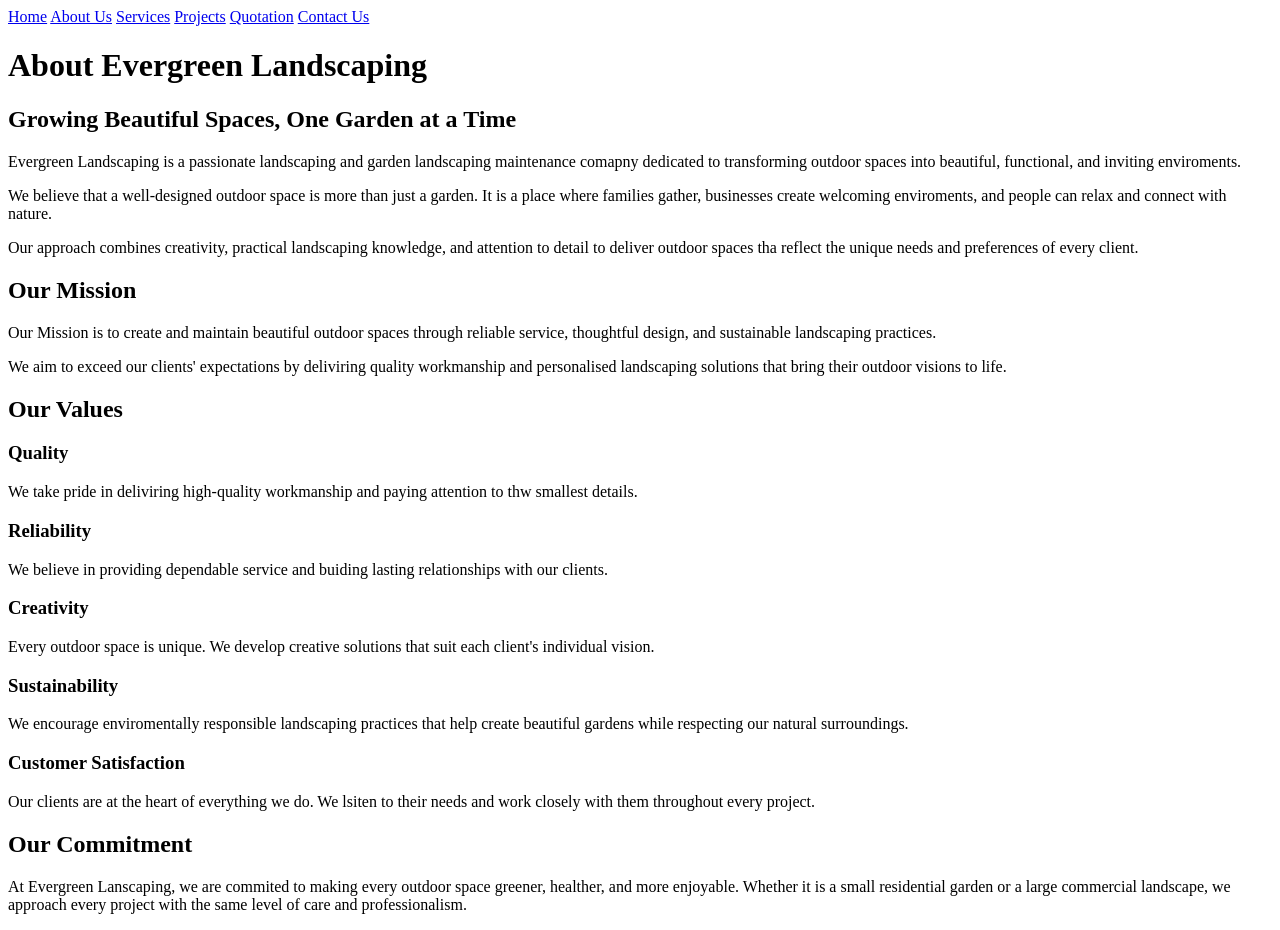
==== about.html @ aa459285 "int" ====
<!DOCTYPE html>
<html lang="en">

<head>
    <meta charset="UTF-8">
    <meta name="viewport" content="width=device-width, initial-scale=1.0">
    <title>About Us Page</title>
</head>

<body>
     <nav> <a href="index.html">Home</a></li>
        <a href="about.html">About Us</a></li>
        <a href="services.html">Services</a></li>
        <a href="projects.html">Projects</a></li>
        <a href="quote.html">Quotation</a></li>
        <a href="contact.html">Contact Us</a></li>
    </nav>
      

    <h1>About Evergreen Landscaping</h1>

    <h2>Growing Beautiful Spaces, One Garden at a Time</h2>

    <p>Evergreen Landscaping is a passionate landscaping and garden landscaping maintenance comapny
        dedicated to transforming outdoor spaces into beautiful, functional, and
        inviting enviroments.
    </p>

    <p>We believe that a well-designed outdoor space is more than just a garden.
        It is a place where families gather, businesses create welcoming enviroments, and people can relax
        and connect with nature.
    </p>

    <p>Our approach combines creativity, practical landscaping knowledge, and attention to detail
        to deliver outdoor spaces tha reflect the unique needs and preferences of every client.
    </p>

    <h2>Our Mission</h2>

    <p>Our Mission is to create and maintain beautiful outdoor spaces through reliable service,
        thoughtful design, and sustainable landscaping practices.
    </p>
    <p>We aim to exceed our clients' expectations by deliviring quality workmanship
        and personalised landscaping solutions that bring their outdoor visions to life.
    </p>

    <h2>Our Values</h2>

    <h3>Quality</h3>

    <p>We take pride in deliviring high-quality workmanship and paying attention
        to thw smallest details.
    </p>

    <h3>Reliability</h3>

    <p>We believe in providing dependable service and buiding lasting relationships with our
        clients.
    </p>

    <h3>Creativity</h3>

    <p>Every outdoor space is unique. We develop creative solutions that
        suit each client's individual vision.
    </p>

    <h3>Sustainability</h3>

    <p>We encourage enviromentally responsible landscaping practices that help
        create beautiful gardens while respecting our natural surroundings.
    </p>

    <h3>Customer Satisfaction</h3>

    <p>Our clients are at the heart of everything we do. We lsiten to their needs
        and work closely with them throughout every project.
    </p>

    <h2>Our Commitment</h2>
    
    <p>At Evergreen Lanscaping, we are commited to making every outdoor space greener,
        healther, and more enjoyable. Whether it is a small residential garden or
        a large commercial landscape, we approach every project with the same level
        of care and professionalism.
    </p>

</body>

</html>
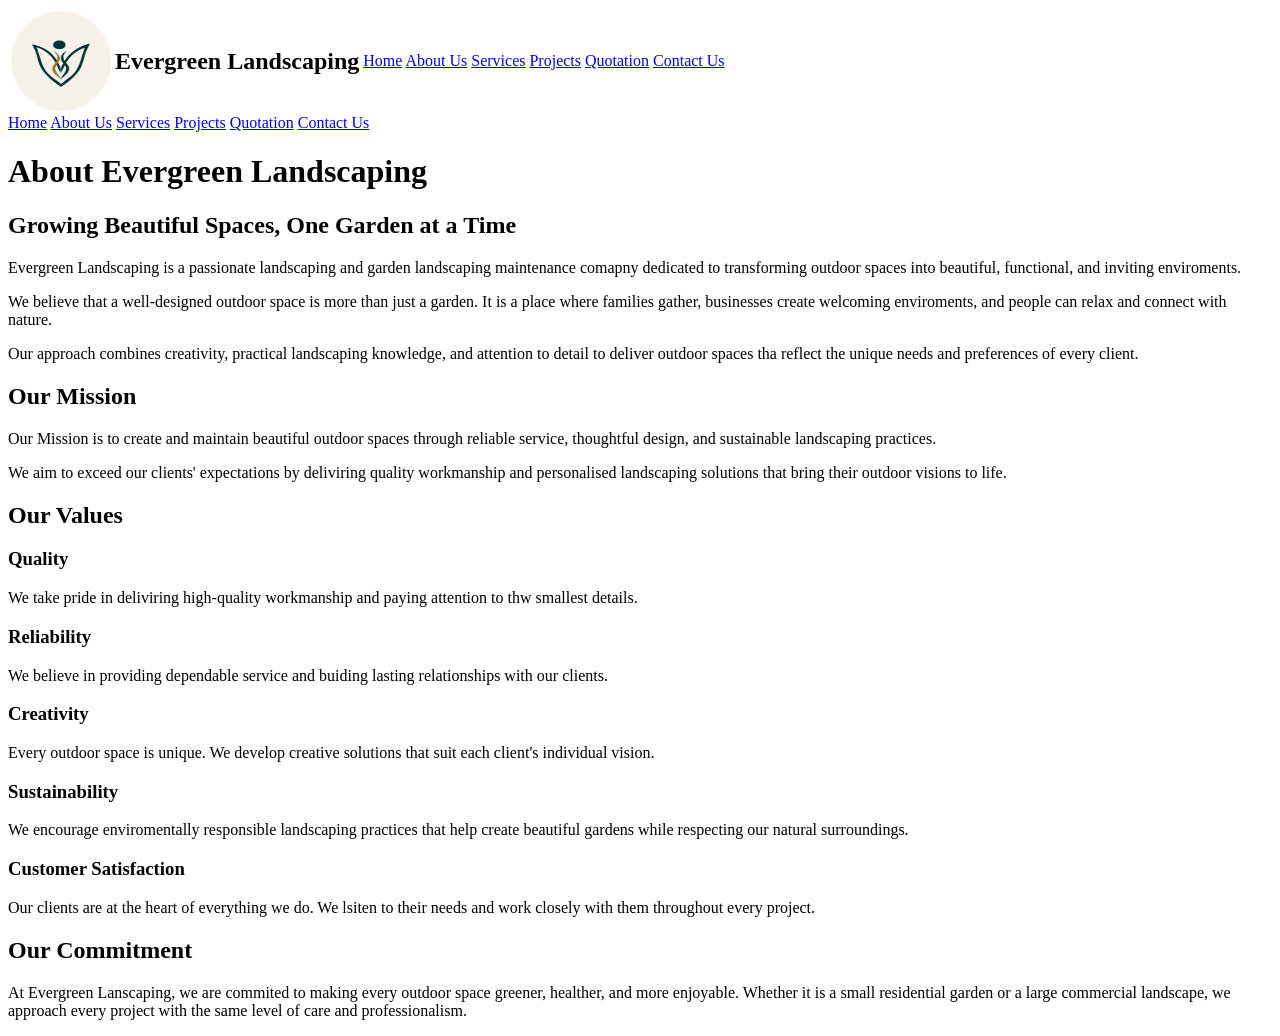
==== commit 4da95399: "styling" ====
--- a/about.html
+++ b/about.html
@@ -6,6 +6,32 @@
     <meta name="viewport" content="width=device-width, initial-scale=1.0">
     <title>About Us Page</title>
 </head>
+
+<header>
+    <div id="navigation">
+        <table>
+            <tr>
+                <td>
+                    <img src="_images/logo2.png" style="vertical-align: middle; width: 100px; 
+                height: 100px; border-radius: 80%;">
+                </td>
+                <td>
+                    <h1 style="font-size: x-large;">Evergreen Landscaping</h1>
+                </td>
+                <td>
+                    <nav style="font-size: medium;">
+                        <a href="index.html">Home</a></li>
+                        <a href="about.html">About Us</a></li>
+                        <a href="services.html">Services</a></li>
+                        <a href="projects.html">Projects</a></li>
+                        <a href="quote.html">Quotation</a></li>
+                        <a href="contact.html">Contact Us</a></li>
+                    </nav>
+                </td>
+            </tr>
+        </table>
+    </div>
+</header>
 
 <body>
      <nav> <a href="index.html">Home</a></li>
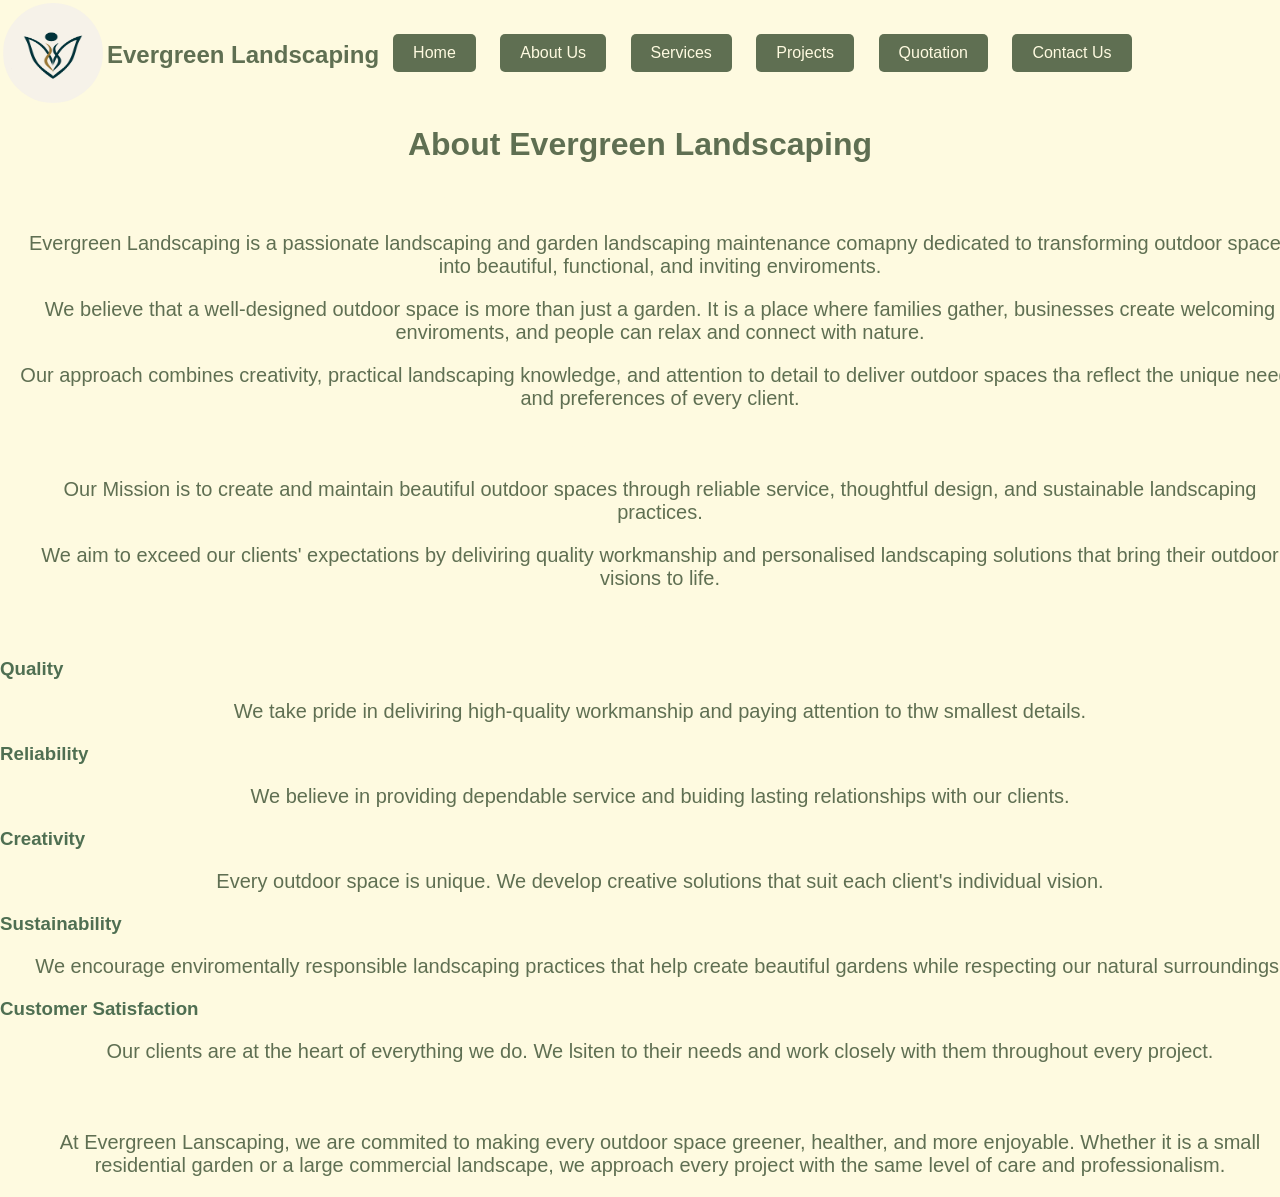
==== commit c2a2eb2d: "css update" ====
--- a/about.html
+++ b/about.html
@@ -5,6 +5,7 @@
     <meta charset="UTF-8">
     <meta name="viewport" content="width=device-width, initial-scale=1.0">
     <title>About Us Page</title>
+    <link rel="stylesheet" href="css_assets/styles.css">
 </head>
 
 <header>
@@ -34,13 +35,7 @@
 </header>
 
 <body>
-     <nav> <a href="index.html">Home</a></li>
-        <a href="about.html">About Us</a></li>
-        <a href="services.html">Services</a></li>
-        <a href="projects.html">Projects</a></li>
-        <a href="quote.html">Quotation</a></li>
-        <a href="contact.html">Contact Us</a></li>
-    </nav>
+ 
       
 
     <h1>About Evergreen Landscaping</h1>
--- a/css_assets/styles.css
+++ b/css_assets/styles.css
@@ -0,0 +1,228 @@
+body{
+  background-color: #FF8F00;  
+}
+    
+h1{
+    color: #C62828;
+    text-align: center;
+    font-family: 'Arial', cursive;
+}
+
+h2{
+    color: #F5F5DC;
+    text-align: center;
+    font-family: 'Arial', cursive;
+}
+
+
+p{
+    text-align: center;
+    font-size: 20px;
+    font-family: 'Arial', cursive;
+}
+
+nav{
+    margin: 0;
+    padding: 0;
+    
+}
+
+:root{
+    --dark-green: #5F6F52;
+    --light-green: #FEFAE0;
+    --dark-red: #4F6F52;
+    --light-red: #4F6F52;
+    --dark-blue: #618264;
+    --light-blue: #445D48;
+
+}
+
+body{
+    font-family: 'Arial', cursive;
+    background-color: var(--light-green);
+    color: var(--dark-green);
+    margin: 0;
+    padding: 0;
+}
+
+h1{
+    font-family: 'lora', sans-serif;
+    color: var(--dark-green);
+    margin-top: 20px;
+}
+
+h2{
+    font-family: 'lora', sans-serif;
+    color: var(--light-green);
+    margin-top: 20px;
+}
+
+h3{
+    font-family: 'lora', sans-serif;
+    color: var(--dark-red);
+    margin-top: 20px;
+}
+
+h4{
+    font-family: 'lora', sans-serif;
+    color: var(--light-blue);
+    margin-top: 20px;
+}
+
+P{
+    margin: 20px;
+    width: 100%;
+    margin-bottom: 20px;
+
+    header{
+        background-color: var(--dark-green);
+        color: var(--light-green);
+        padding: 10px;
+        text-align: center;
+    }
+}
+
+.brand {
+    display: flex;
+    align-items: center;
+}
+
+.brand img {
+    width: 50px;
+    height: 50px;
+    margin-right: 10px;
+}
+
+.brand h1 {
+    color: var(--dark-green);
+    font-size: 24px;
+    margin: 0;
+}
+
+.brand img {
+    width: 50px;
+    height: 50px;
+    margin-right: 10px;
+    border: 2px solid var(--dark-green);
+}
+
+nav {
+    text-align: center;
+}
+
+nav a {
+    display: inline-block;
+    margin: 0 10px;
+    padding: 10px 20px;
+    background-color: var(--dark-green);
+    color: var(--light-green);
+    text-decoration: none;
+    border-radius: 5px;
+}
+
+nav a:hover {
+    background-color: var(--light-green);
+    color: var(--dark-green);
+}
+
+nav a:hover {
+    background-color: var(--light-green);
+    color: var(--dark-green);
+}
+
+ul {
+    background-color: var(--white);
+    padding: 25px 24px;
+    border-left : 5px solid var(--dark-green);
+    border: radius 8px;
+    box-shadow: 0 4px 12px rgba(0, 0, 0, 0.1);
+}
+li{
+    margin-bottom: 10px 0;
+}
+
+#gallery {
+    position: static;
+    padding: 20px;
+    margin: 0 auto;
+    text-align: center;
+
+}
+
+#gallery table {
+    margin: 0 auto;
+    border-spacing: 20px;
+}
+
+
+
+#gallery img {
+    width: 200px;
+    height: 200px;
+    margin: 10px;
+    border-radius: 8px;
+    box-shadow: 0 4px 12px rgba(0, 0, 0, 0.1);
+    transition: transform 0.3s ease;
+}
+
+#gallery img:hover {
+    transform: scale(1.1);
+    box-shadow: 0 8px 16px rgba(0, 0, 0, 0.2);
+}
+
+form {
+    background-color: var(--light-green);
+    padding: 20px;
+    border-radius: 8px;
+    box-shadow: 0 4px 12px rgba(0, 0, 0, 0.1);
+    max-width: 400px;
+}
+
+form h3{
+    margin-top: 0;
+}
+
+label {
+    display: block;
+    margin-top: 10px;
+    margin-bottom: 10px;
+    font-weight: 600;
+    color: var(--dark-green);
+}
+
+input,
+textarea {
+    width: 100%;
+    padding: 10px;
+    border: 1px solid var(--dark-green);
+    border-radius: 4px;
+    box-sizing: border-box;
+}
+
+textarea {
+    resize: vertical;
+}
+
+input:focus,
+textarea:focus {
+    outline: none;
+    border-color: var(--light-green);
+    box-shadow: 0 0 5px var(--light-green);
+}
+
+button{
+    input[type="submit"] {
+    background-color: var(--dark-green);
+    color: var(--light-green);
+    border: none;
+    cursor: pointer;
+    margin-top: 10px;
+    font-family: 'Arial', cursive;
+    transition: background-color 0.3s ease;
+    }
+}
+
+input[type="submit"]:hover {
+    background-color: var(--light-green);
+    color: var(--dark-green);
+}
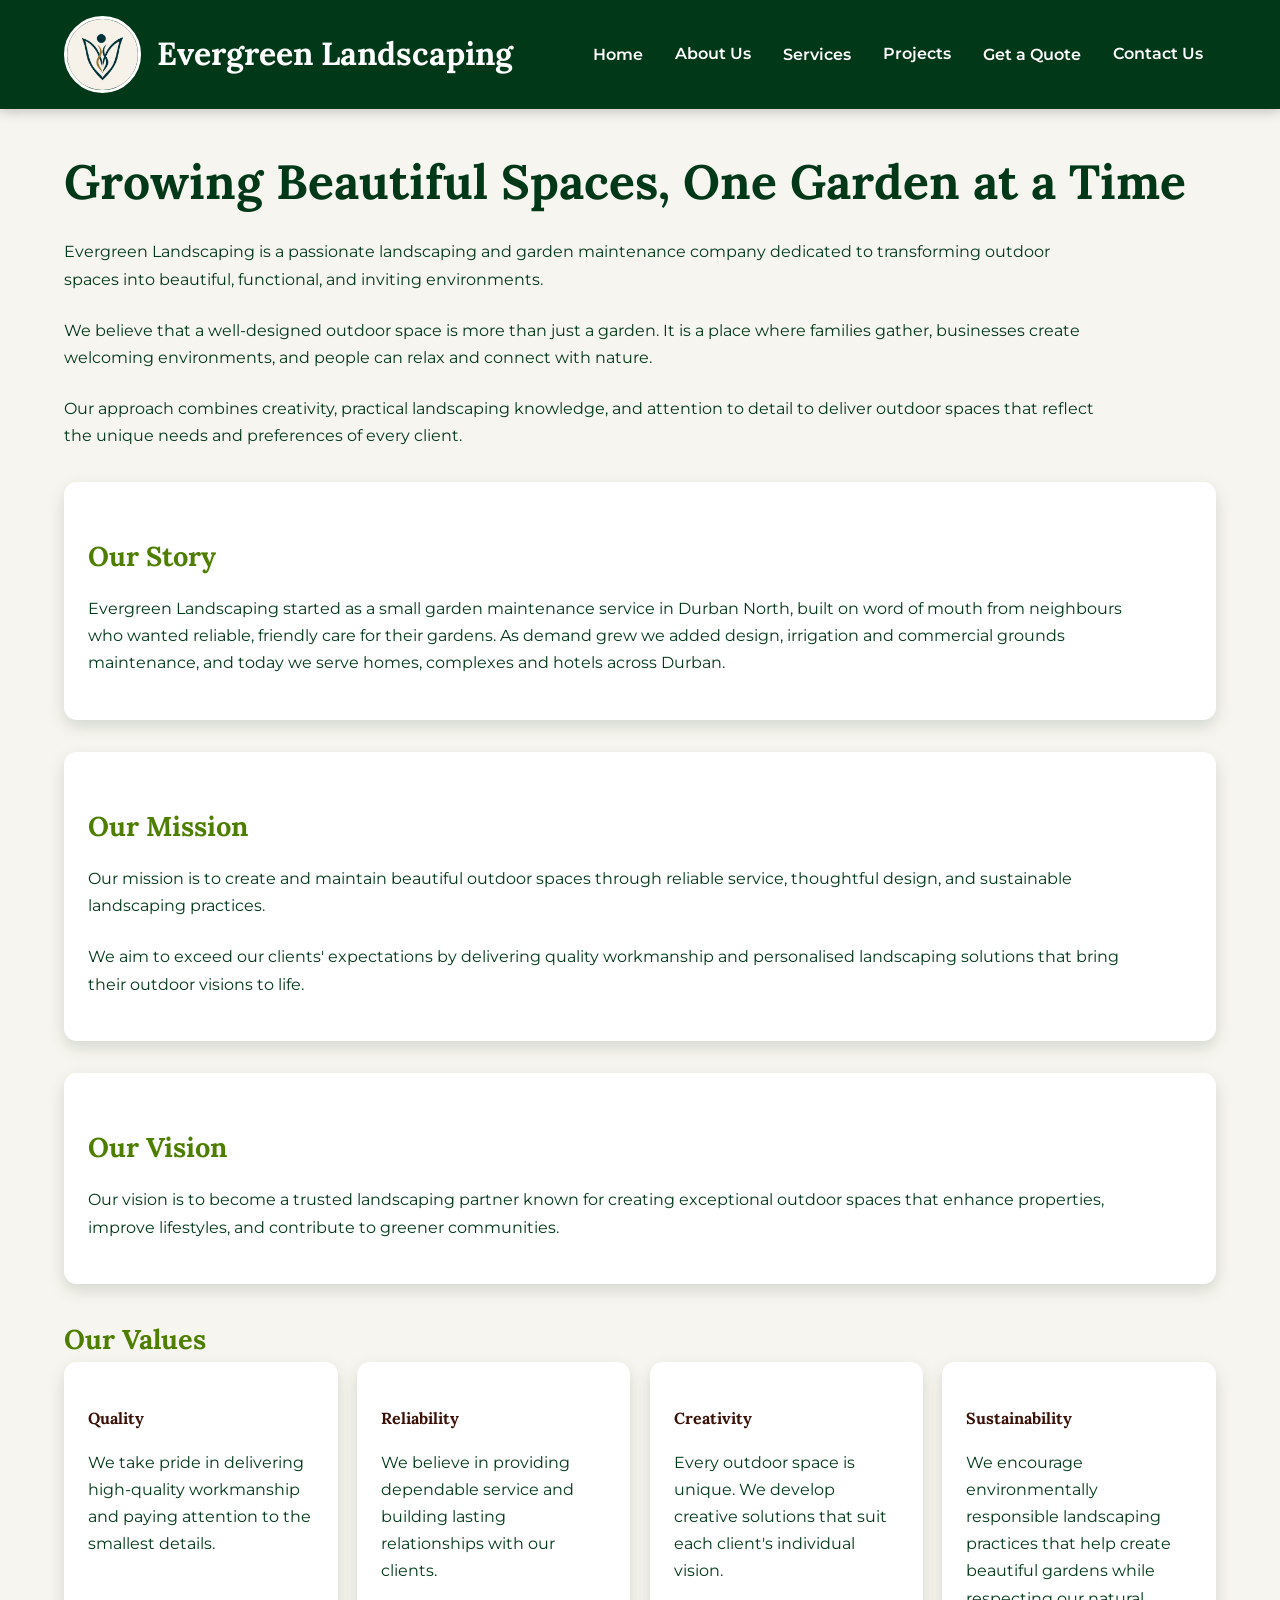
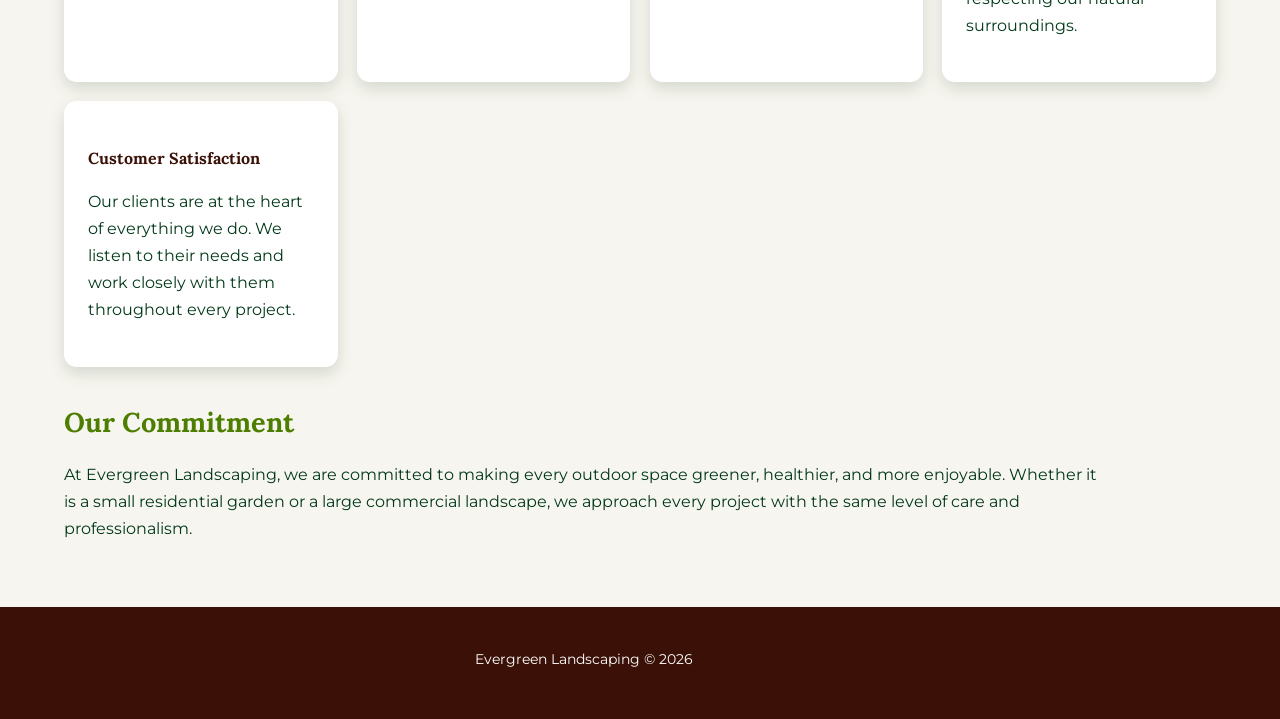
==== commit 3cfe822d: "int web upload" ====
--- a/about.html
+++ b/about.html
@@ -4,106 +4,197 @@
 <head>
     <meta charset="UTF-8">
     <meta name="viewport" content="width=device-width, initial-scale=1.0">
-    <title>About Us Page</title>
+
+    <title>About Us | Evergreen Landscaping Durban</title>
+
     <link rel="stylesheet" href="css_assets/styles.css">
+    <meta name="description"
+        content="Learn about Evergreen Landscaping: our story, mission, vision, values and the Durban team behind every garden we create.">
+    <meta name="keywords"
+        content="about Evergreen Landscaping, landscaping company Durban, landscaping team, mission and values">
+    <meta name="author" content="Evergreen Landscaping">
+    <link rel="icon" href="_images/logo2.png">
+    <script src="js_assets/scripts.js" defer></script>
+
 </head>
 
-<header>
-    <div id="navigation">
-        <table>
-            <tr>
-                <td>
-                    <img src="_images/logo2.png" style="vertical-align: middle; width: 100px; 
-                height: 100px; border-radius: 80%;">
-                </td>
-                <td>
-                    <h1 style="font-size: x-large;">Evergreen Landscaping</h1>
-                </td>
-                <td>
-                    <nav style="font-size: medium;">
-                        <a href="index.html">Home</a></li>
-                        <a href="about.html">About Us</a></li>
-                        <a href="services.html">Services</a></li>
-                        <a href="projects.html">Projects</a></li>
-                        <a href="quote.html">Quotation</a></li>
-                        <a href="contact.html">Contact Us</a></li>
-                    </nav>
-                </td>
-            </tr>
-        </table>
-    </div>
-</header>
-
 <body>
- 
-      
-
-    <h1>About Evergreen Landscaping</h1>
-
-    <h2>Growing Beautiful Spaces, One Garden at a Time</h2>
-
-    <p>Evergreen Landscaping is a passionate landscaping and garden landscaping maintenance comapny
-        dedicated to transforming outdoor spaces into beautiful, functional, and
-        inviting enviroments.
-    </p>
-
-    <p>We believe that a well-designed outdoor space is more than just a garden.
-        It is a place where families gather, businesses create welcoming enviroments, and people can relax
-        and connect with nature.
-    </p>
-
-    <p>Our approach combines creativity, practical landscaping knowledge, and attention to detail
-        to deliver outdoor spaces tha reflect the unique needs and preferences of every client.
-    </p>
-
-    <h2>Our Mission</h2>
-
-    <p>Our Mission is to create and maintain beautiful outdoor spaces through reliable service,
-        thoughtful design, and sustainable landscaping practices.
-    </p>
-    <p>We aim to exceed our clients' expectations by deliviring quality workmanship
-        and personalised landscaping solutions that bring their outdoor visions to life.
-    </p>
-
-    <h2>Our Values</h2>
-
-    <h3>Quality</h3>
-
-    <p>We take pride in deliviring high-quality workmanship and paying attention
-        to thw smallest details.
-    </p>
-
-    <h3>Reliability</h3>
-
-    <p>We believe in providing dependable service and buiding lasting relationships with our
-        clients.
-    </p>
-
-    <h3>Creativity</h3>
-
-    <p>Every outdoor space is unique. We develop creative solutions that
-        suit each client's individual vision.
-    </p>
-
-    <h3>Sustainability</h3>
-
-    <p>We encourage enviromentally responsible landscaping practices that help
-        create beautiful gardens while respecting our natural surroundings.
-    </p>
-
-    <h3>Customer Satisfaction</h3>
-
-    <p>Our clients are at the heart of everything we do. We lsiten to their needs
-        and work closely with them throughout every project.
-    </p>
-
-    <h2>Our Commitment</h2>
-    
-    <p>At Evergreen Lanscaping, we are commited to making every outdoor space greener,
-        healther, and more enjoyable. Whether it is a small residential garden or
-        a large commercial landscape, we approach every project with the same level
-        of care and professionalism.
-    </p>
+
+    <!-- ================= HEADER ================= -->
+
+    <header>
+        <div class="brand">
+            <img src="_images/logo2.png" alt="Evergreen Landscaping Logo">
+            <p class="site-name">Evergreen Landscaping</p>
+        </div>
+
+        <nav>
+            <a href="index.html">Home</a>
+            <a href="about.html">About Us</a>
+            <a href="services.html">Services</a>
+            <a href="projects.html">Projects</a>
+            <a href="quote.html">Get a Quote</a>
+            <a href="contact.html">Contact Us</a>
+        </nav>
+    </header>
+
+
+    <!-- ================= MAIN CONTENT ================= -->
+
+    <main class="page-container">
+
+        <section>
+            <h1>Growing Beautiful Spaces, One Garden at a Time</h1>
+
+            <p>
+                Evergreen Landscaping is a passionate landscaping and
+                garden maintenance company dedicated to transforming
+                outdoor spaces into beautiful, functional, and inviting
+                environments.
+            </p>
+
+            <p>
+                We believe that a well-designed outdoor space is more
+                than just a garden. It is a place where families gather,
+                businesses create welcoming environments, and people can
+                relax and connect with nature.
+            </p>
+
+            <p>
+                Our approach combines creativity, practical landscaping
+                knowledge, and attention to detail to deliver outdoor
+                spaces that reflect the unique needs and preferences of
+                every client.
+            </p>
+        </section>
+
+
+        <section class="about-card">
+            <h3>Our Story</h3>
+            <p>Evergreen Landscaping started as a small garden maintenance service in Durban North, built on word of
+                mouth from neighbours who wanted reliable, friendly care for their gardens. As demand grew we added
+                design, irrigation and commercial grounds maintenance, and today we serve homes, complexes and hotels
+                across Durban.</p>
+        </section>
+
+
+        <!-- ================= MISSION ================= -->
+
+        <section class="about-card">
+
+            <h3>Our Mission</h3>
+
+            <p>
+                Our mission is to create and maintain beautiful outdoor
+                spaces through reliable service, thoughtful design, and
+                sustainable landscaping practices.
+            </p>
+
+            <p>
+                We aim to exceed our clients' expectations by delivering
+                quality workmanship and personalised landscaping solutions
+                that bring their outdoor visions to life.
+            </p>
+
+        </section>
+
+
+        <!-- ================= VISION ================= -->
+
+        <section class="about-card">
+
+            <h3>Our Vision</h3>
+
+            <p>
+                Our vision is to become a trusted landscaping partner
+                known for creating exceptional outdoor spaces that enhance
+                properties, improve lifestyles, and contribute to greener
+                communities.
+            </p>
+
+        </section>
+
+
+        <!-- ================= VALUES ================= -->
+
+        <section>
+
+            <h3>Our Values</h3>
+
+            <div class="values-grid">
+
+                <article>
+                    <h4>Quality</h4>
+                    <p>
+                        We take pride in delivering high-quality
+                        workmanship and paying attention to the smallest
+                        details.
+                    </p>
+                </article>
+
+                <article>
+                    <h4>Reliability</h4>
+                    <p>
+                        We believe in providing dependable service and
+                        building lasting relationships with our clients.
+                    </p>
+                </article>
+
+                <article>
+                    <h4>Creativity</h4>
+                    <p>
+                        Every outdoor space is unique. We develop creative
+                        solutions that suit each client's individual vision.
+                    </p>
+                </article>
+
+                <article>
+                    <h4>Sustainability</h4>
+                    <p>
+                        We encourage environmentally responsible
+                        landscaping practices that help create beautiful
+                        gardens while respecting our natural surroundings.
+                    </p>
+                </article>
+
+                <article>
+                    <h4>Customer Satisfaction</h4>
+                    <p>
+                        Our clients are at the heart of everything we do.
+                        We listen to their needs and work closely with them
+                        throughout every project.
+                    </p>
+                </article>
+
+            </div>
+
+        </section>
+
+
+        <!-- ================= COMMITMENT ================= -->
+
+        <section class="commitment-section">
+
+            <h3>Our Commitment</h3>
+
+            <p>
+                At Evergreen Landscaping, we are committed to making every
+                outdoor space greener, healthier, and more enjoyable.
+                Whether it is a small residential garden or a large
+                commercial landscape, we approach every project with the
+                same level of care and professionalism.
+            </p>
+
+        </section>
+
+    </main>
+
+
+    <!-- ================= FOOTER ================= -->
+
+    <footer>
+        <p>Evergreen Landscaping &copy; <span id="year">2026</span></p>
+    </footer>
 
 </body>
 
--- a/css_assets/styles.css
+++ b/css_assets/styles.css
@@ -1,228 +1,681 @@
-body{
-  background-color: #FF8F00;  
-}
+@import url('https://fonts.googleapis.com/css2?family=Lora:wght@400;500;600;700&family=Montserrat:wght@400;500;600;700&display=swap');
+
+/*Color Palette*/
+:root {
+    --dark-green: #003818;
+    --forest-green: #03541F;
+    --olive-green: #2B4201;
+    --medium-green: #4D7E00;
+    --bright-green: #00A439;
+
+    --dark-brown: #3B1107;
+    --brown: #531B11;
+    --burnt-orange: #912B02;
+    --terracotta: #9B2416;
+    --light-brown: #9B5221;
+
+    --cream: #F7F5EF;
     
-h1{
-    color: #C62828;
+    --white: #FFFFFF;
+
+    --shadow: 0 0.4rem 1rem rgba(0, 56, 24, 0.15);
+}
+
+/*GENERAL RESET*/
+* { box-sizing: border-box; margin: 0; padding: 0; } 
+html { scroll-behavior: smooth; } 
+body { 
+    margin: 0; 
+    background-color: var(--cream);
+    color: var(--dark-green); 
+    font-family: "Montserrat", Arial, sans-serif; 
+     font-size: 1rem; 
+     line-height: 1.7; 
+     min-height: 100vh; 
+     display: flex; 
+     flex-direction: column; 
+    }
+
+/*RESPONSIVE IMAGES*/
+img { 
+    max-width: 100%; 
+    height: auto; 
+    display: block; 
+}
+
+
+/*HEADER*/
+header { 
+    background-color: var(--dark-green); 
+    color: var(--white); 
+    padding: 1rem 5%; 
+    display: flex; 
+    flex-direction: row; 
+    justify-content: space-between; 
+    align-items: center; gap: 1.5rem; 
+    box-shadow: 0 0.2rem 0.7rem rgba(0, 0, 0, 0.2); 
+}
+
+
+/*NAVIGATION CSS*/
+#navigation { width: 100%; } 
+.brand { 
+    display: flex; 
+    flex-direction: row; 
+    align-items: center; 
+    gap: 1rem; 
+} 
+/* Circular logo */ 
+.brand img, #navigation img { 
+    width: clamp(4rem, 6vw, 5rem); 
+    height: clamp(4rem, 6vw, 5rem); 
+    object-fit: cover;
+    border-radius: 50%; 
+    border: 0.2rem solid var(--white); 
+    flex-shrink: 0; 
+}
+.brand h1, #navigation h1, .site-name { 
+    color: var(--white); 
+    font-family: "Lora", Georgia, serif; 
+    font-size: clamp(1.4rem, 2.5vw, 2.2rem); 
+    margin: 0; 
+    white-space: nowrap; 
+}
+nav { 
+    display: flex; 
+    flex-direction: row; 
+    justify-content: flex-end; 
+    align-items: center; 
+    flex-wrap: wrap; 
+    gap: 0.4rem; 
+} 
+nav a { 
+    color: var(--white); 
+    text-decoration: none; 
+    font-weight: 600; 
+    padding: 0.6rem 0.8rem; 
+    border-radius: 0.4rem; 
+    transition: background-color 0.3s ease, color 0.3s ease, transform 0.3s ease; 
+}
+
+
+/*PSEUDO CLASSES*/
+nav a:hover { 
+    background-color: var(--bright-green); 
+    color: var(--white); 
+    transform: translateY(-0.1rem); 
+} 
+/* Keyboard accessibility */ 
+nav a:focus { 
+    outline: 0.15rem solid var(--bright-green); 
+    outline-offset: 0.2rem; 
+} 
+/* When link is clicked */ 
+nav a:active { 
+    background-color: var(--medium-green); 
+} 
+/* Highlight every second navigation link */
+ nav a:nth-child(even) { 
+    border-bottom: 0.1rem solid transparent; 
+}
+
+/*MAIN CONTENT*/
+main { 
+    width: 90%; 
+    max-width: 75rem; 
+    margin: 0 auto; 
+    padding: 2rem 0; 
+}
+.page-container > section { 
+    width: 100%; 
+    margin-left: auto; 
+    margin-right: auto; 
+}
+body > h1, 
+body > h2, 
+body > h3, 
+body > h4, 
+body > p, 
+body > ul { 
+    width: 90%; 
+    max-width: 70rem;
+    margin-left: auto; 
+    margin-right: auto; 
+}
+/* Main heading */ 
+body > h1 { 
+    margin-top: 2.5rem; 
+} 
+/* Headings */ 
+h1, h2, h3, h4 { 
+    font-family: "Lora", Georgia, serif; 
+} 
+h1 { 
+     font-size: clamp(2rem, 4vw, 3rem); 
+} 
+h2 { 
+    font-size: clamp(1.6rem, 3vw, 2.3rem); 
+    color: var(--forest-green); 
+    margin-top: 2.5rem; 
+} 
+h3 { 
+    font-size: clamp(1.3rem, 2.5vw, 1.7rem); 
+    color: var(--medium-green); 
+    margin-top: 2rem; 
+} 
+h4 { 
+    color: var(--dark-brown); 
+    margin-top: 1.5rem; 
+} 
+/* Paragraphs */ 
+p { 
+    max-width: 65rem; 
+    margin-top: 1rem; 
+    margin-bottom: 1.5rem; 
+}
+
+/*LISTS STYLING*/
+ul { 
+    background-color: var(--white); 
+    padding: 1.5rem 2.5rem; 
+    border-left: 0.35rem solid var(--bright-green); 
+    border-radius: 0.6rem; 
+    box-shadow: var(--shadow); 
+} 
+li { 
+    margin-bottom: 0.6rem; 
+} 
+
+/* Pseudo-class for list items */ 
+li:nth-child(even) { 
+    color: var(--forest-green); 
+}
+
+/*GALLERY -CSS GRID*/
+.gallery-grid,
+#gallery {
+    width: 90%; 
+    max-width: 75rem; 
+    margin: 2rem auto; 
+    display: grid; 
+    grid-template-columns: repeat(3, 1fr); gap: 1.5rem; 
+    padding: 1rem; 
+} 
+.gallery-item {
+    margin: 0;
     text-align: center;
-    font-family: 'Arial', cursive;
-}
-
-h2{
-    color: #F5F5DC;
-    text-align: center;
-    font-family: 'Arial', cursive;
-}
-
-
-p{
-    text-align: center;
-    font-size: 20px;
-    font-family: 'Arial', cursive;
-}
-
-nav{
-    margin: 0;
-    padding: 0;
+}
+/* Gallery images */ 
+.gallery-grid img,
+#gallery img { 
+    width: 100%; 
+    aspect-ratio: 1 / 1; 
+    object-fit: cover;
+    border-radius: 0.8rem; 
+    box-shadow: var(--shadow); 
+    transition: transform 0.3s ease, box-shadow 0.3s ease; 
+} 
+
+/* Gallery hover pseudo-class */ 
+#gallery img:hover { 
+    transform: scale(1.03); 
+    box-shadow: 0 0.7rem 1.5rem rgba(0, 56, 24, 0.25); 
+}
+
+/*FORM STYLING*/
+form { 
+    background-color: var(--white); 
+    padding: clamp(1.2rem, 3vw, 2rem); 
+    border-radius: 0.8rem; 
+    box-shadow: var(--shadow); 
+    width: 100%; 
+    display: flex; 
+    flex-direction: column; 
+} 
+form h3 { 
+    margin-top: 0; 
+} 
+label { 
+    margin-top: 1rem;
+    margin-bottom: 0.3rem; 
+    font-weight: 600; 
+    color: var(--forest-green); 
+} 
+input, textarea { 
+    width: 100%; 
+    padding: 0.8rem; 
+    border: 0.1rem solid var(--medium-green); 
+    border-radius: 0.4rem; 
+    font-family: "Montserrat", Arial, sans-serif; 
+    font-size: 1rem; 
+} 
+textarea { 
+    min-height: 8rem; 
+    resize: vertical; 
+} 
+/* Form focus pseudo-class */ 
+input:focus, textarea:focus { 
+    outline: none; 
+    border-color: var(--bright-green); 
+    box-shadow: 0 0 0 0.15rem rgba(0, 164, 57, 0.2); 
+}
+
+/*CONTACT PAGE -GRIDE TEMPLATE AREA*/
+body > table { 
+    width: 90%; 
+    max-width: 75rem; 
+    margin: 2rem auto; 
+    border-collapse: collapse; 
+    display: grid; 
+    grid-template-columns: 1fr 1fr; 
+    gap: 2rem; 
+}
+
+/*BUTTON STYLING*/
+    input[type="submit"] { 
+        background-color: var(--forest-green); 
+        color: var(--white); 
+        border: none; 
+        cursor: pointer; 
+        font-weight: 700; 
+        margin-top: 1.2rem; 
+        padding: 0.8rem 1.5rem; 
+        border-radius: 0.4rem; 
+        transition: background-color 0.3s ease, transform 0.3s ease; 
+    } 
+/* Button hover */ 
+input[type="submit"]:hover { 
+    background-color: var(--bright-green); 
+    transform: translateY(-0.1rem); 
+} 
+/* Button active */ 
+input[type="submit"]:active { 
+    background-color: var(--medium-green); 
+    transform: translateY(0); 
+}
+
+/*GOOGLE MAPS*/
+iframe { 
+    width: 100%; 
+    max-width: 100%; 
+    min-height: 25rem; 
+    border: none; 
+    border-radius: 0.8rem; 
+    box-shadow: var(--shadow); 
+}
+
+/*QUOTATION FORM*/
+body > iframe { 
+    display: block; 
+    width: 90%; 
+    max-width: 40rem; 
+    margin: 2rem auto; 
+    border: none; 
+    border-radius: 0.8rem; 
+}
+
+/*FOOTER*/
+footer { 
+    margin-top: auto; 
+    background-color: var(--dark-brown); 
+    color: var(--white); 
+    text-align: center; 
+    padding: 1.5rem 5%; 
+    font-size: 0.9rem; 
+}
+
+/*MEDIA QEURY*/
+@media screen and (min-width: 64.0625rem) { 
+    header { 
+        padding-left: 5%; 
+        padding-right: 5%; 
+    } 
+    #navigation { 
+        display: flex; 
+        flex-direction: row; 
+        justify-content: space-between; 
+        align-items: center; 
+        gap: 2rem; 
+    } 
+    #navigation > table { 
+        display: contents; 
+    } 
+    nav { 
+        margin-left: auto; 
+    } 
+    .gallery-grid,
+    #gallery { 
+        grid-template-columns: repeat(3, 1fr); 
+        max-width: 75rem; 
+    } 
     
 }
 
-:root{
-    --dark-green: #5F6F52;
-    --light-green: #FEFAE0;
-    --dark-red: #4F6F52;
-    --light-red: #4F6F52;
-    --dark-blue: #618264;
-    --light-blue: #445D48;
-
-}
-
-body{
-    font-family: 'Arial', cursive;
-    background-color: var(--light-green);
-    color: var(--dark-green);
-    margin: 0;
-    padding: 0;
-}
-
-h1{
-    font-family: 'lora', sans-serif;
-    color: var(--dark-green);
-    margin-top: 20px;
-}
-
-h2{
-    font-family: 'lora', sans-serif;
-    color: var(--light-green);
-    margin-top: 20px;
-}
-
-h3{
-    font-family: 'lora', sans-serif;
-    color: var(--dark-red);
-    margin-top: 20px;
-}
-
-h4{
-    font-family: 'lora', sans-serif;
-    color: var(--light-blue);
-    margin-top: 20px;
-}
-
-P{
-    margin: 20px;
-    width: 100%;
-    margin-bottom: 20px;
-
-    header{
-        background-color: var(--dark-green);
-        color: var(--light-green);
-        padding: 10px;
-        text-align: center;
-    }
-}
-
-.brand {
-    display: flex;
-    align-items: center;
-}
-
-.brand img {
-    width: 50px;
-    height: 50px;
-    margin-right: 10px;
-}
-
-.brand h1 {
-    color: var(--dark-green);
-    font-size: 24px;
-    margin: 0;
-}
-
-.brand img {
-    width: 50px;
-    height: 50px;
-    margin-right: 10px;
-    border: 2px solid var(--dark-green);
-}
-
-nav {
-    text-align: center;
-}
-
-nav a {
-    display: inline-block;
-    margin: 0 10px;
-    padding: 10px 20px;
-    background-color: var(--dark-green);
-    color: var(--light-green);
-    text-decoration: none;
-    border-radius: 5px;
-}
-
-nav a:hover {
-    background-color: var(--light-green);
-    color: var(--dark-green);
-}
-
-nav a:hover {
-    background-color: var(--light-green);
-    color: var(--dark-green);
-}
-
-ul {
-    background-color: var(--white);
-    padding: 25px 24px;
-    border-left : 5px solid var(--dark-green);
-    border: radius 8px;
-    box-shadow: 0 4px 12px rgba(0, 0, 0, 0.1);
-}
-li{
-    margin-bottom: 10px 0;
-}
-
-#gallery {
-    position: static;
-    padding: 20px;
-    margin: 0 auto;
-    text-align: center;
-
-}
-
-#gallery table {
-    margin: 0 auto;
-    border-spacing: 20px;
-}
-
-
-
-#gallery img {
-    width: 200px;
-    height: 200px;
-    margin: 10px;
-    border-radius: 8px;
-    box-shadow: 0 4px 12px rgba(0, 0, 0, 0.1);
-    transition: transform 0.3s ease;
-}
-
-#gallery img:hover {
-    transform: scale(1.1);
-    box-shadow: 0 8px 16px rgba(0, 0, 0, 0.2);
-}
-
-form {
-    background-color: var(--light-green);
-    padding: 20px;
-    border-radius: 8px;
-    box-shadow: 0 4px 12px rgba(0, 0, 0, 0.1);
-    max-width: 400px;
-}
-
-form h3{
-    margin-top: 0;
-}
-
-label {
-    display: block;
-    margin-top: 10px;
-    margin-bottom: 10px;
-    font-weight: 600;
-    color: var(--dark-green);
-}
-
-input,
-textarea {
-    width: 100%;
-    padding: 10px;
-    border: 1px solid var(--dark-green);
-    border-radius: 4px;
-    box-sizing: border-box;
-}
-
-textarea {
-    resize: vertical;
-}
-
-input:focus,
-textarea:focus {
-    outline: none;
-    border-color: var(--light-green);
-    box-shadow: 0 0 5px var(--light-green);
-}
-
-button{
-    input[type="submit"] {
-    background-color: var(--dark-green);
-    color: var(--light-green);
-    border: none;
-    cursor: pointer;
-    margin-top: 10px;
-    font-family: 'Arial', cursive;
-    transition: background-color 0.3s ease;
-    }
-}
-
-input[type="submit"]:hover {
-    background-color: var(--light-green);
-    color: var(--dark-green);
+@media screen and (min-width: 37.5625rem) and (max-width: 64rem) { 
+    header { 
+        padding: 1rem 4%; 
+    } 
+    #navigation > table { 
+        width: 100%; 
+    } 
+    #navigation { 
+        display: flex; 
+        flex-direction: column; 
+        align-items: center; 
+        gap: 1rem; 
+    } 
+    .brand { 
+        justify-content: center; 
+    } 
+    nav { 
+        justify-content: center; 
+    } 
+    nav a { 
+        font-size: 0.9rem; 
+    } 
+    /* Two gallery columns on tablet */ 
+    .gallery-grid,
+    #gallery { 
+        grid-template-columns: repeat(2, 1fr); 
+        gap: 1.2rem; 
+    } 
+    /* Contact layout becomes one column */ 
+    body > table { 
+        grid-template-columns: 1fr; 
+    } 
+    body > table td { 
+        width: 100%; 
+    } 
+    form { 
+        max-width: 100%; 
+    } 
+}
+
+@media screen and (max-width: 37.5rem) { 
+    header { 
+        padding: 1rem 5%; 
+        display: flex; 
+        flex-direction: column; 
+        justify-content: center; 
+        align-items: center; 
+        text-align: center; 
+    } 
+    #navigation { 
+        display: flex; 
+        flex-direction: column; 
+        align-items: center; 
+        gap: 1rem; 
+    } 
+    #navigation > table { 
+        display: flex; 
+        flex-direction: column; 
+        align-items: center; 
+        width: 100%; 
+    } 
+    #navigation tr { 
+        display: flex; 
+        flex-direction: column; 
+        align-items: center; 
+        gap: 0.8rem; 
+    } 
+    #navigation td { 
+        display: block; 
+        text-align: center; 
+    } 
+    #navigation img { 
+        width: 4.5rem; 
+        height: 4.5rem; 
+    } 
+    #navigation h1 { 
+        font-size: 1.5rem; 
+        white-space: normal; 
+    } 
+    nav { 
+        display: flex; 
+        flex-direction: column; 
+        justify-content: center; 
+        align-items: stretch; 
+        width: 100%; 
+        gap: 0.3rem; 
+    } 
+    nav a { 
+        text-align: center; 
+        width: 100%; 
+        padding: 0.6rem; 
+    } 
+    /* Gallery becomes one column */ 
+    .gallery-grid,
+    #gallery { 
+        grid-template-columns: 1fr; 
+        width: 90%; 
+        gap: 1rem; 
+    } 
+    #gallery img { 
+        aspect-ratio: 4 / 3; 
+    } 
+    /* Contact becomes one column */ 
+    body > table { 
+        width: 90%; 
+        display: flex; 
+        flex-direction: column; 
+        gap: 1.5rem; 
+    } 
+    body > table td { 
+        display: block; 
+        padding: 0; 
+    } 
+    form { 
+        width: 100%; 
+    } 
+    iframe { 
+        min-height: 20rem; 
+    } 
+    body > iframe { 
+        width: 95%; 
+    } 
+    ul { 
+        padding: 1.2rem 1.8rem; 
+    } 
+}
+
+
+/*SITE NAME (replaces a second h1 so each page has one h1 for SEO)*/
+.site-name { 
+    color: var(--white); 
+    font-family: "Lora", Georgia, serif; 
+    font-size: clamp(1.4rem, 2.5vw, 2.2rem); 
+    font-weight: 700; 
+    margin: 0; 
+}
+
+main h1 { 
+    margin-bottom: 1rem; 
+}
+main section { 
+    margin-bottom: 2rem; }
+
+/*BUTTONS AND LINKS*/
+.button { 
+    display: inline-block; 
+    background: var(--forest-green); 
+    color: var(--white); 
+    padding: 0.8rem 1.5rem; 
+    border-radius: 0.4rem; 
+    text-decoration: none; 
+    font-weight: 700; 
+    transition: background-color 0.3s ease; 
+}
+.button:hover, .button:focus-visible { 
+    background: var(--bright-green); 
+}
+.button:active { 
+    background: var(--medium-green); 
+}
+a:focus-visible, button:focus-visible, img:focus-visible { 
+    outline: 0.2rem solid var(--bright-green); 
+    outline-offset: 0.2rem; 
+}
+
+/*GRIDS (about values, contact details, service cards)*/
+.values-grid, .contact-details-grid, .card-grid { 
+    display: grid; 
+    grid-template-columns: repeat(auto-fit, minmax(15rem, 1fr)); 
+    gap: 1.2rem; 
+}
+.values-grid article, .about-card, .card, .call-to-action { 
+    background: var(--white); 
+    padding: 1.2rem 1.5rem; 
+    border-radius: 0.8rem; 
+    box-shadow: var(--shadow); 
+}
+.card ul { 
+    box-shadow: none; 
+    padding: 0.5rem 0 0 1.5rem; 
+    border: none; 
+    background: none; 
+}
+.from-price { 
+    font-weight: 700; 
+    color: var(--burnt-orange); 
+}
+
+/*CONTACT LAYOUT using grid-template-areas*/
+.contact-grid { 
+    display: grid; 
+    gap: 2rem; 
+    grid-template-columns: 1fr 1fr; 
+    grid-template-areas: "form map"; 
+}
+.contact-form { 
+    grid-area: form; 
+} 
+.contact-map { 
+    grid-area: map; 
+}
+#map { 
+    width: 100%; 
+    height: 100%; 
+    min-height: 25rem; 
+    border-radius: 0.8rem; 
+    box-shadow: var(--shadow); 
+}
+
+/*SERVICES TOOLBAR (search, filter, sort)*/
+.toolbar { 
+    display: grid; 
+    grid-template-columns: repeat(auto-fit, minmax(12rem, 1fr)); 
+    gap: 0.5rem 1rem; 
+    align-items: end; 
+}
+select { 
+    width: 100%; 
+    padding: 0.8rem; 
+    border: 0.1rem solid var(--medium-green); 
+    border-radius: 0.4rem; 
+    font: inherit; 
+    background: var(--white); 
+}
+select:focus { 
+    outline: none; 
+    border-color: var(--bright-green); 
+    box-shadow: 0 0 0 0.15rem rgba(0, 164, 57, 0.2); 
+}
+.card:hover { 
+    transform: translateY(-0.2rem); 
+}
+.card { 
+    transition: transform 0.3s ease; 
+}
+
+/*FORM ERRORS AND RESULTS*/
+.error { 
+    color: var(--terracotta); 
+    font-size: 0.9rem; 
+    min-height: 1.2rem; 
+}
+input.invalid, select.invalid, textarea.invalid { 
+    border-color: var(--terracotta); 
+}
+.result { 
+    background: var(--white); 
+    border-left: 0.35rem solid var(--bright-green); 
+    padding: 1rem 1.5rem; 
+    margin-top: 1.5rem; 
+    border-radius: 0.6rem; 
+    box-shadow: var(--shadow); 
+}
+
+/*ACCORDION*/
+.accordion-btn { 
+    width: 100%; 
+    text-align: left; 
+    background: var(--forest-green); color: var(--white); 
+    border: none; 
+    padding: 1rem; 
+    margin-top: 0.5rem; 
+    font: 600 1rem "Montserrat", Arial, sans-serif; 
+    border-radius: 0.4rem; 
+    cursor: pointer; 
+}
+.accordion-btn:hover { 
+    background: var(--medium-green); 
+}
+.accordion-btn::after { 
+    content: "+"; 
+    float: right; 
+}
+.accordion-btn[aria-expanded="true"]::after { content: "\2212"; }
+.accordion-panel { 
+    background: var(--white); 
+    padding: 1rem; 
+    border-radius: 0 0 0.4rem 0.4rem; 
+}
+
+/*LIGHTBOX*/
+.gallery-grid img[tabindex], [data-lightbox] img { cursor: zoom-in; }
+.lightbox { 
+    position: fixed; 
+    inset: 0; 
+    background: rgba(0, 0, 0, 0.9); 
+    display: flex; 
+    align-items: center; 
+    justify-content: center; 
+    z-index: 100; 
+    animation: fade 0.3s ease; 
+}
+.lightbox[hidden] { display: none; }
+.lightbox figure { 
+    max-width: 90vw; 
+    text-align: center; 
+    color: var(--white); 
+}
+.lightbox figure img { 
+    max-height: 75vh; 
+    margin: 0 auto; 
+    border-radius: 0.5rem; 
+}
+.lightbox button { 
+    position: absolute; 
+    background: none; 
+    border: none; 
+    color: var(--white); 
+    font-size: 2.2rem; 
+    cursor: pointer; 
+    padding: 1rem; 
+}
+.lb-close { 
+    top: 0; 
+    right: 1rem; 
+} 
+.lb-prev { 
+    left: 0.5rem; 
+} 
+.lb-next { 
+    right: 0.5rem; 
+}
+.lightbox button:hover { 
+    color: var(--bright-green); 
+}
+@keyframes fade { 
+    from { opacity: 0; } to { opacity: 1; } 
 }
